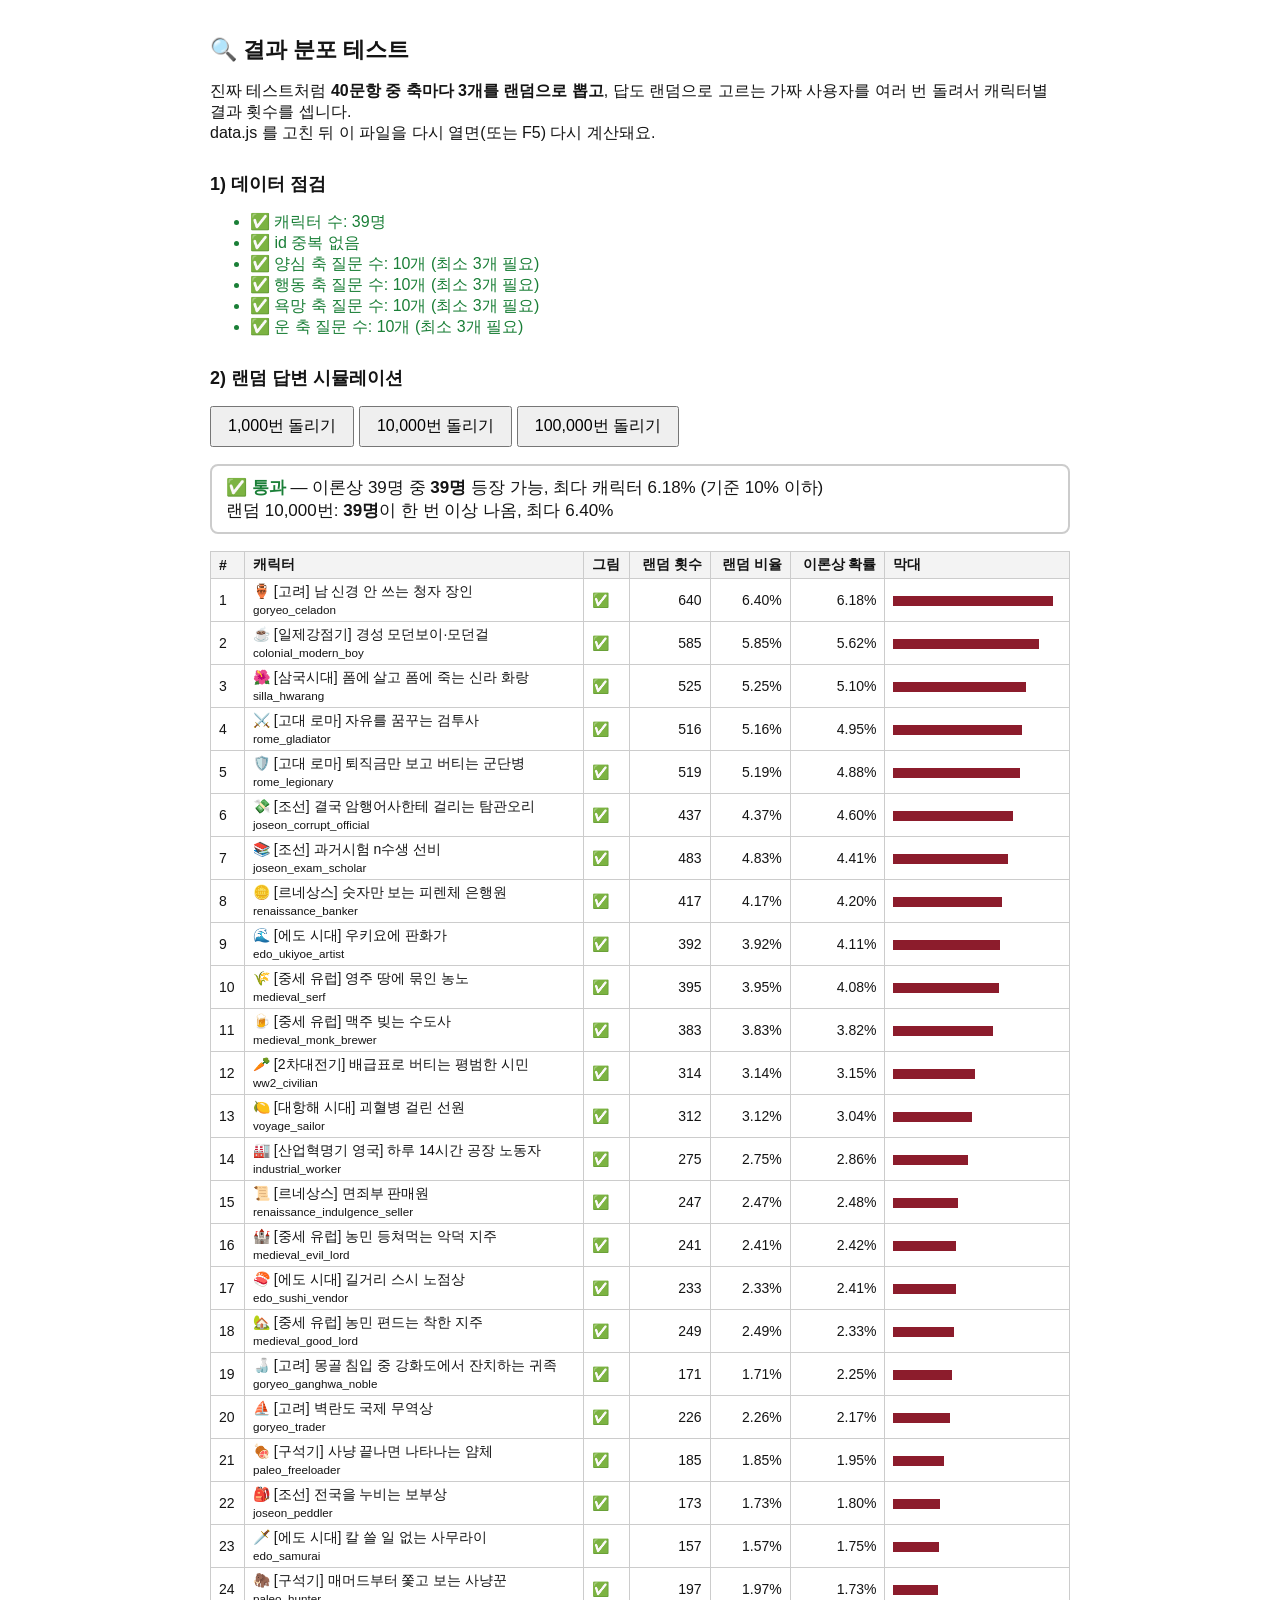
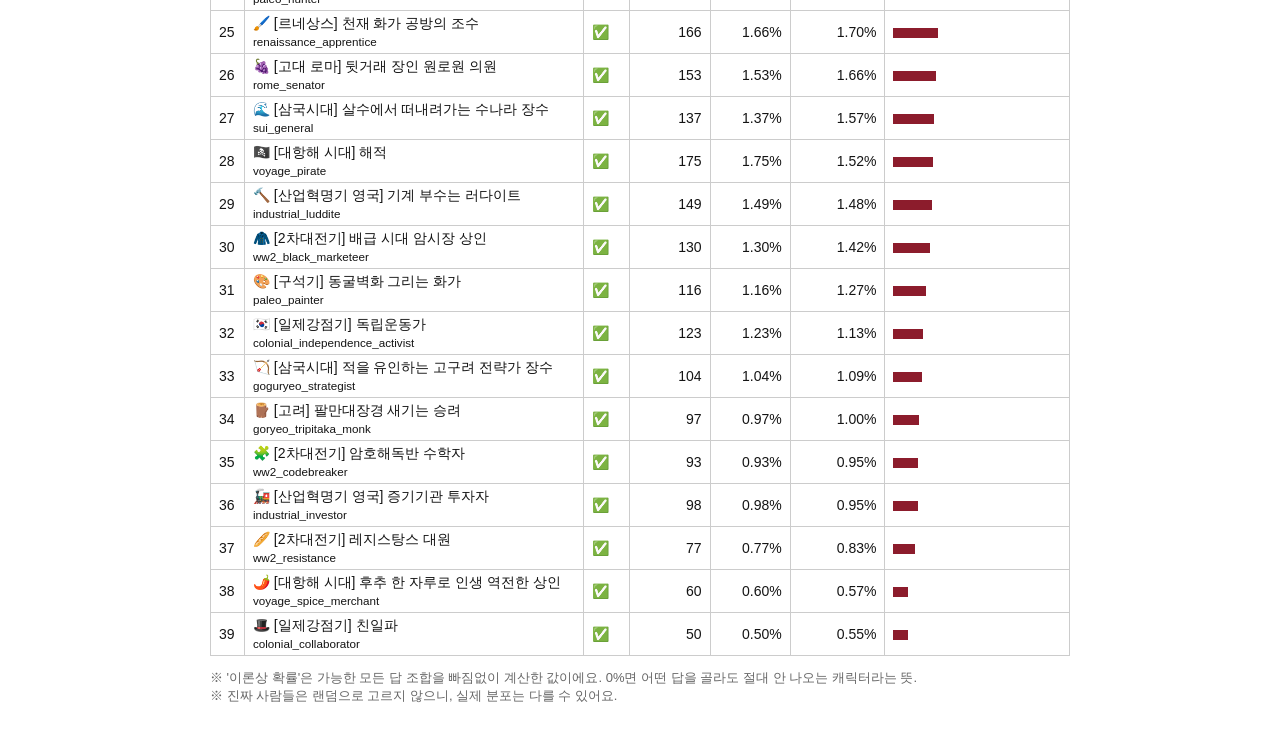
==== test.html @ 273f869b "전생 테스트 사이트 첫 업로드" ====
<!DOCTYPE html>
<html lang="ko">
<head>
<meta charset="UTF-8">
<meta name="viewport" content="width=device-width, initial-scale=1.0">
<title>결과 분포 테스트</title>
<style>
  body { font-family: "Malgun Gothic", sans-serif; max-width: 860px; margin: 0 auto; padding: 20px 16px; background: #fff; color: #141414; word-break: keep-all; }
  h1 { font-size: 22px; }
  h2 { font-size: 18px; margin-top: 28px; }
  table { border-collapse: collapse; width: 100%; font-size: 14px; }
  th, td { border: 1px solid #ccc; padding: 4px 8px; text-align: left; }
  th { background: #f3f3f3; }
  .bar { display: inline-block; height: 10px; background: #8c1c2c; vertical-align: middle; }
  .zero { background: #ffe1e1; }
  .over { background: #fff3c4; }
  .ok { color: #1a7f37; } .bad { color: #c62828; font-weight: bold; }
  button { font-size: 16px; padding: 8px 16px; cursor: pointer; }
  .num { text-align: right; white-space: nowrap; }
  .verdict { font-size: 17px; padding: 10px 14px; border: 2px solid #ccc; border-radius: 8px; }
</style>
</head>
<body>
<h1>🔍 결과 분포 테스트</h1>
<p>진짜 테스트처럼 <b>40문항 중 축마다 3개를 랜덤으로 뽑고</b>, 답도 랜덤으로 고르는 가짜 사용자를 여러 번 돌려서 캐릭터별 결과 횟수를 셉니다.<br>
data.js 를 고친 뒤 이 파일을 다시 열면(또는 F5) 다시 계산돼요.</p>

<h2>1) 데이터 점검</h2>
<ul id="checks"></ul>

<h2>2) 랜덤 답변 시뮬레이션</h2>
<p>
  <button onclick="runSim(1000)">1,000번 돌리기</button>
  <button onclick="runSim(10000)">10,000번 돌리기</button>
  <button onclick="runSim(100000)">100,000번 돌리기</button>
</p>
<p class="verdict" id="verdict"></p>
<table>
  <thead><tr><th>#</th><th>캐릭터</th><th>그림</th><th class="num">랜덤 횟수</th><th class="num">랜덤 비율</th><th class="num">이론상 확률</th><th>막대</th></tr></thead>
  <tbody id="rows"></tbody>
</table>
<p style="font-size:13px;color:#666">※ '이론상 확률'은 가능한 모든 답 조합을 빠짐없이 계산한 값이에요. 0%면 어떤 답을 골라도 절대 안 나오는 캐릭터라는 뜻.<br>
※ 진짜 사람들은 랜덤으로 고르지 않으니, 실제 분포는 다를 수 있어요.</p>

<script src="data.js"></script>
<script src="script.js"></script>
<script>
// computeAxes, findCharacter, buildQuiz, AXIS_KEYS 는 script.js 에 있는 것을 그대로 씀
const LIMIT = 0.10;   // 한 캐릭터가 이 비율(10%)을 넘으면 '쏠림'

// ---------- 1) 데이터 점검 ----------
const checks = [];
const ids = CHARACTERS.map(c => c.id);
checks.push([CHARACTERS.length === 39, `캐릭터 수: ${CHARACTERS.length}명`]);
const dup = ids.filter((id, i) => ids.indexOf(id) !== i);
checks.push([dup.length === 0, dup.length ? `겹치는 id: ${dup.join(", ")}` : "id 중복 없음"]);
AXIS_KEYS.forEach(k => {
  const n = QUESTIONS.filter(q => q.axis === k).length;
  checks.push([n >= PER_AXIS, `${AXES[k].name} 축 질문 수: ${n}개 (최소 ${PER_AXIS}개 필요)`]);
});
QUESTIONS.forEach((q, i) => {
  if (!AXIS_KEYS.includes(q.axis)) checks.push([false, `${i + 1}번째 질문의 axis 가 잘못됨: ${q.axis}`]);
  const s = q.options.map(o => o.score).sort((a, b) => a - b).join(",");
  if (s !== "-2,-1,1,2") checks.push([false, `"${q.q}" 점수가 -2,-1,1,2 가 아님 (${s})`]);
});
const vecs = {};
CHARACTERS.forEach(c => {
  ["match", "enemy"].forEach(r => {
    if (!c[r] || !ids.includes(c[r].id)) checks.push([false, `${c.id} 의 ${r} id 가 없음: ${c[r] && c[r].id}`]);
  });
  const v = AXIS_KEYS.map(k => c.scores[k]).join(",");
  if (vecs[v]) checks.push([false, `점수가 완전히 같은 캐릭터: ${vecs[v]} / ${c.id}`]);
  vecs[v] = c.id;
});
document.getElementById("checks").innerHTML = checks
  .map(([ok, msg]) => `<li class="${ok ? "ok" : "bad"}">${ok ? "✅" : "❌"} ${msg}</li>`).join("");

// ---------- 이론상 확률 (모든 조합 정확 계산) ----------
// 어떤 질문이 뽑혀도 선택지 점수는 -2,-1,+1,+2 한 세트라서,
// 축마다 '3문제 점수 합'의 분포(64가지 조합)만 알면 정확히 계산할 수 있어요.
function sumDist() {
  const d = {};
  const opts = [-2, -1, 1, 2];
  (function rec(j, s) {
    if (j === PER_AXIS) { d[s] = (d[s] || 0) + 1; return; }
    opts.forEach(o => rec(j + 1, s + o));
  })(0, 0);
  return d;
}
const dist = sumDist();
const exact = {};
let totalWeight = 0;
(function rec(j, sums, w) {
  if (j === AXIS_KEYS.length) {
    // computeAxes 에 그대로 넣을 수 있게 '가짜 답' 목록으로 만들기 (합만 같으면 결과 같음)
    const picks = [];
    AXIS_KEYS.forEach((k, i) => {
      for (let n = 0; n < PER_AXIS; n++) picks.push({ axis: k, score: n === 0 ? sums[i] : 0 });
    });
    const c = findCharacter(computeAxes(picks));
    exact[c.id] = (exact[c.id] || 0) + w;
    totalWeight += w;
    return;
  }
  for (const s in dist) rec(j + 1, [...sums, Number(s)], w * dist[s]);
})(0, [], 1);

// ---------- 그림 있는지 확인 ----------
const hasImage = {};
CHARACTERS.forEach(c => {
  const img = new Image();
  img.onload = () => { hasImage[c.id] = true; render(); };
  img.onerror = () => { hasImage[c.id] = false; render(); };
  img.src = "images/" + c.id + ".png";
});

// ---------- 2) 랜덤 시뮬레이션 (진짜 테스트와 똑같이 문제 뽑기) ----------
let lastCounts = {}, lastN = 0;
function runSim(n) {
  const counts = {};
  for (let t = 0; t < n; t++) {
    const quiz = buildQuiz();
    const picks = quiz.map(q => {
      const opt = q.options[Math.floor(Math.random() * q.options.length)];
      return { axis: q.axis, score: opt.score };
    });
    const c = findCharacter(computeAxes(picks));
    counts[c.id] = (counts[c.id] || 0) + 1;
  }
  lastCounts = counts; lastN = n;
  render();
}

function render() {
  const n = lastN, counts = lastCounts;
  const rows = CHARACTERS.map(c => ({ c, cnt: counts[c.id] || 0, p: (exact[c.id] || 0) / totalWeight }))
    .sort((a, b) => b.p - a.p);
  const maxP = Math.max(...rows.map(r => r.p));
  document.getElementById("rows").innerHTML = rows.map((r, i) => `
    <tr class="${r.p === 0 ? "zero" : r.p > LIMIT ? "over" : ""}">
      <td>${i + 1}</td>
      <td>${r.c.emoji} [${r.c.era}] ${r.c.name}<br><small>${r.c.id}</small></td>
      <td>${hasImage[r.c.id] === undefined ? "…" : hasImage[r.c.id] ? "✅" : "없음"}</td>
      <td class="num">${n ? r.cnt.toLocaleString() : "-"}</td>
      <td class="num">${n ? ((r.cnt / n) * 100).toFixed(2) + "%" : "-"}</td>
      <td class="num">${(r.p * 100).toFixed(2)}%</td>
      <td><span class="bar" style="width:${(r.p / maxP) * 160}px"></span></td>
    </tr>`).join("");

  const appeared = rows.filter(r => r.cnt > 0).length;
  const never = rows.filter(r => r.p === 0);
  const over = rows.filter(r => r.p > LIMIT);
  const simMax = rows.reduce((m, r) => Math.max(m, r.cnt / (n || 1)), 0);
  const allOk = never.length === 0 && over.length === 0;
  document.getElementById("verdict").innerHTML =
    `<b class="${allOk ? "ok" : "bad"}">${allOk ? "✅ 통과" : "❌ 기준 미달"}</b> — ` +
    `이론상 39명 중 <b>${39 - never.length}명</b> 등장 가능` +
    (never.length ? ` (절대 안 나옴: ${never.map(r => r.c.name).join(", ")})` : "") +
    `, 최다 캐릭터 ${(maxP * 100).toFixed(2)}% (기준 ${LIMIT * 100}% 이하)` +
    (over.length ? ` — 쏠림: ${over.map(r => r.c.name).join(", ")}` : "") +
    `<br>랜덤 ${n.toLocaleString()}번: <b>${appeared}명</b>이 한 번 이상 나옴, 최다 ${(simMax * 100).toFixed(2)}%`;
}

runSim(10000);
</script>
</body>
</html>
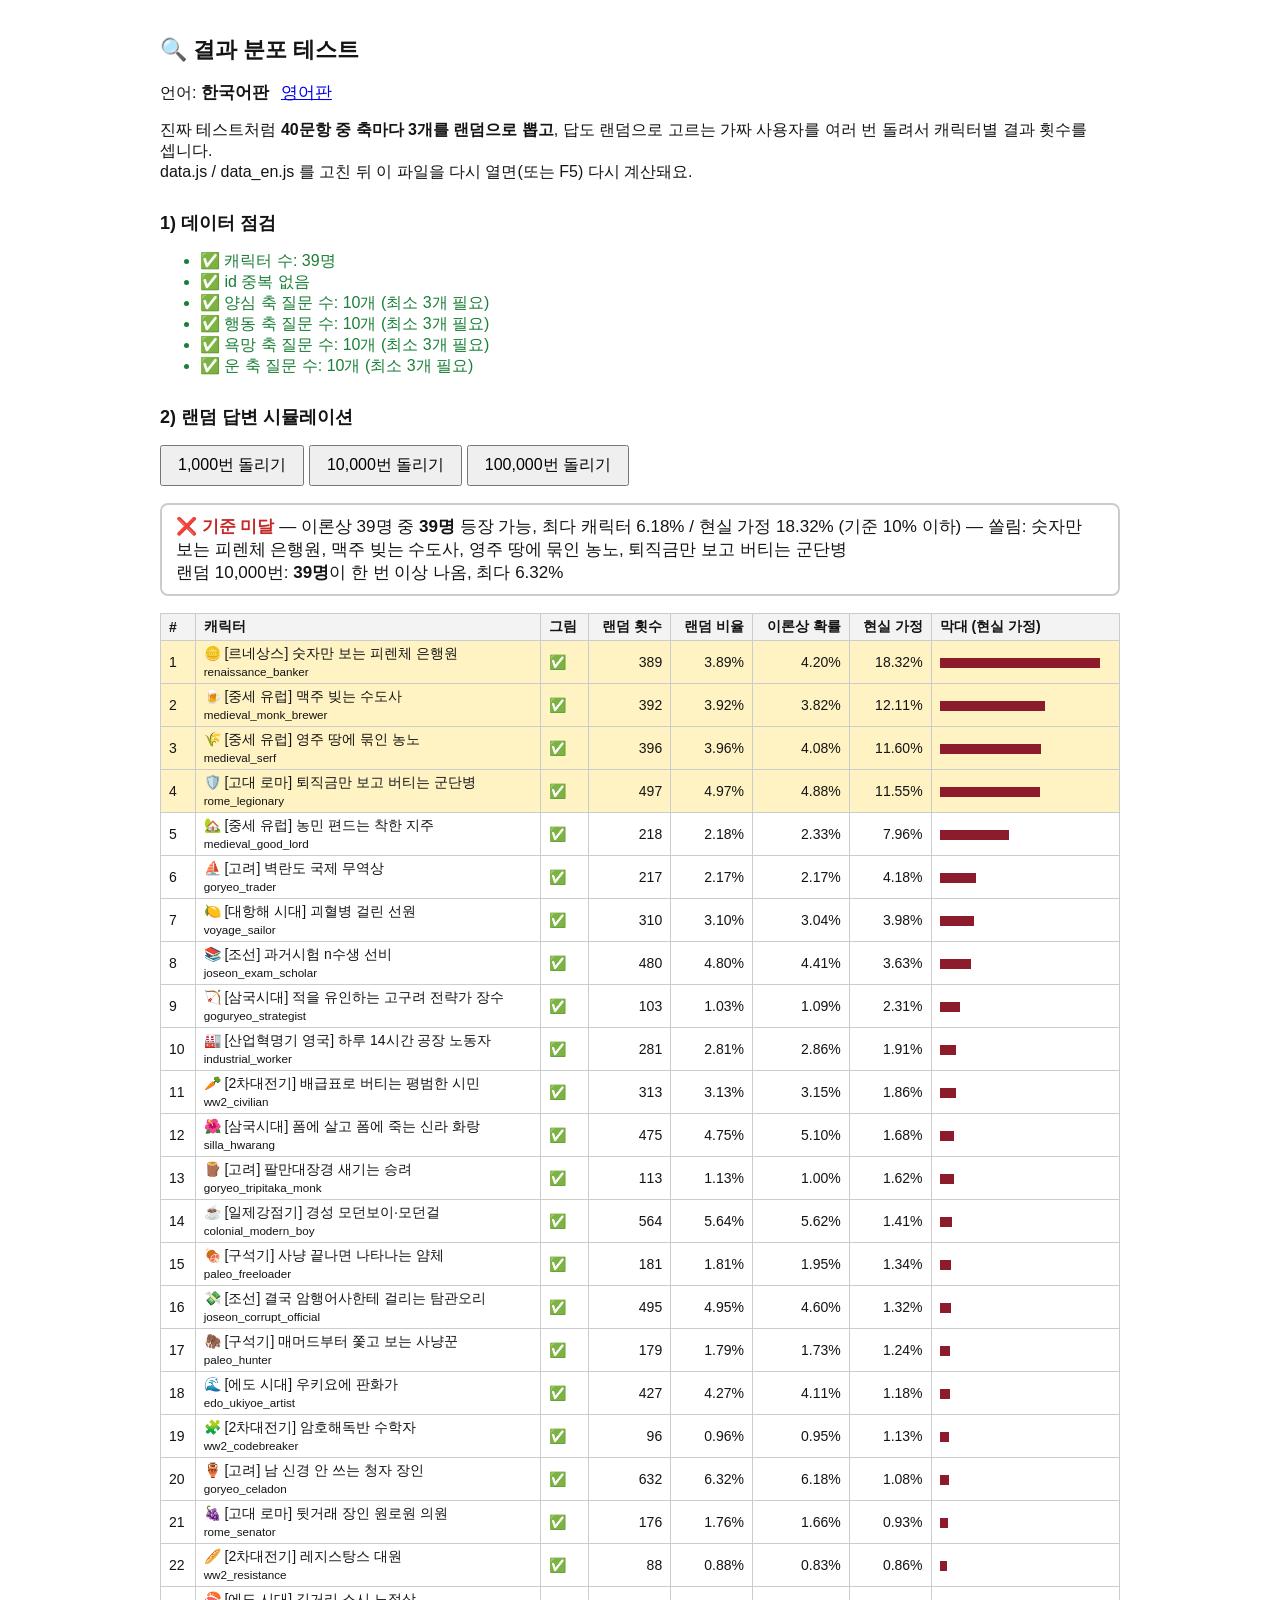
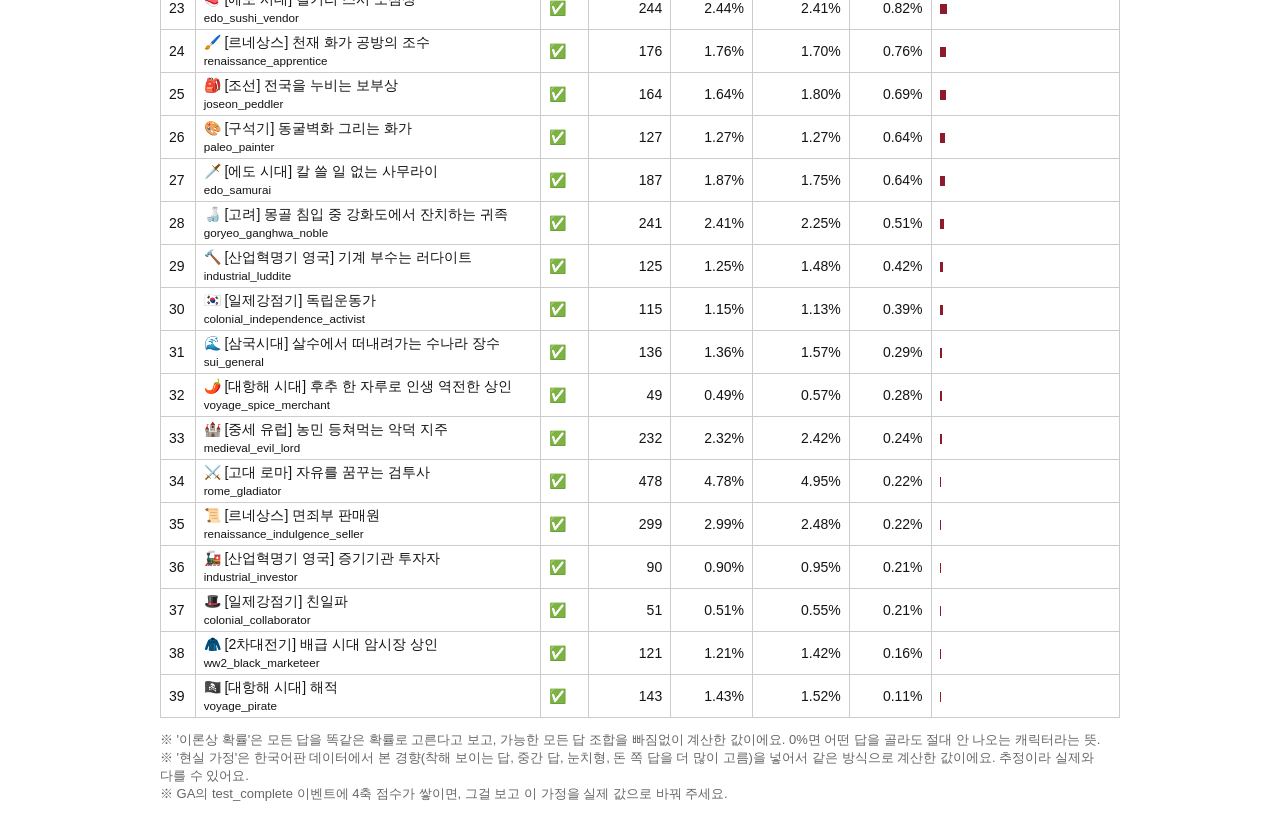
==== commit 241c2bca: "영어판 추가 (/en/ 주소), 한국어/English 전환 버튼 - 영어판: en/index.html, data_en.js (영어권 질문 40개, 영어판 캐릭터 40명), imag" ====
--- a/test.html
+++ b/test.html
@@ -5,7 +5,7 @@
 <meta name="viewport" content="width=device-width, initial-scale=1.0">
 <title>결과 분포 테스트</title>
 <style>
-  body { font-family: "Malgun Gothic", sans-serif; max-width: 860px; margin: 0 auto; padding: 20px 16px; background: #fff; color: #141414; word-break: keep-all; }
+  body { font-family: "Malgun Gothic", sans-serif; max-width: 960px; margin: 0 auto; padding: 20px 16px; background: #fff; color: #141414; word-break: keep-all; }
   h1 { font-size: 22px; }
   h2 { font-size: 18px; margin-top: 28px; }
   table { border-collapse: collapse; width: 100%; font-size: 14px; }
@@ -18,12 +18,15 @@
   button { font-size: 16px; padding: 8px 16px; cursor: pointer; }
   .num { text-align: right; white-space: nowrap; }
   .verdict { font-size: 17px; padding: 10px 14px; border: 2px solid #ccc; border-radius: 8px; }
+  .langs a { margin-right: 12px; font-size: 17px; }
+  .langs a.on { font-weight: bold; color: #141414; text-decoration: none; }
 </style>
 </head>
 <body>
 <h1>🔍 결과 분포 테스트</h1>
+<p class="langs">언어: <a href="?lang=ko" id="lk">한국어판</a><a href="?lang=en" id="le">영어판</a></p>
 <p>진짜 테스트처럼 <b>40문항 중 축마다 3개를 랜덤으로 뽑고</b>, 답도 랜덤으로 고르는 가짜 사용자를 여러 번 돌려서 캐릭터별 결과 횟수를 셉니다.<br>
-data.js 를 고친 뒤 이 파일을 다시 열면(또는 F5) 다시 계산돼요.</p>
+data.js / data_en.js 를 고친 뒤 이 파일을 다시 열면(또는 F5) 다시 계산돼요.</p>
 
 <h2>1) 데이터 점검</h2>
 <ul id="checks"></ul>
@@ -36,35 +39,50 @@
 </p>
 <p class="verdict" id="verdict"></p>
 <table>
-  <thead><tr><th>#</th><th>캐릭터</th><th>그림</th><th class="num">랜덤 횟수</th><th class="num">랜덤 비율</th><th class="num">이론상 확률</th><th>막대</th></tr></thead>
+  <thead><tr><th>#</th><th>캐릭터</th><th>그림</th><th class="num">랜덤 횟수</th><th class="num">랜덤 비율</th><th class="num">이론상 확률</th><th class="num">현실 가정</th><th>막대 (현실 가정)</th></tr></thead>
   <tbody id="rows"></tbody>
 </table>
-<p style="font-size:13px;color:#666">※ '이론상 확률'은 가능한 모든 답 조합을 빠짐없이 계산한 값이에요. 0%면 어떤 답을 골라도 절대 안 나오는 캐릭터라는 뜻.<br>
-※ 진짜 사람들은 랜덤으로 고르지 않으니, 실제 분포는 다를 수 있어요.</p>
+<p style="font-size:13px;color:#666">※ '이론상 확률'은 모든 답을 똑같은 확률로 고른다고 보고, 가능한 모든 답 조합을 빠짐없이 계산한 값이에요. 0%면 어떤 답을 골라도 절대 안 나오는 캐릭터라는 뜻.<br>
+※ '현실 가정'은 한국어판 데이터에서 본 경향(착해 보이는 답, 중간 답, 눈치형, 돈 쪽 답을 더 많이 고름)을 넣어서 같은 방식으로 계산한 값이에요. 추정이라 실제와 다를 수 있어요.<br>
+※ GA의 test_complete 이벤트에 4축 점수가 쌓이면, 그걸 보고 이 가정을 실제 값으로 바꿔 주세요.</p>
 
 <script src="data.js"></script>
+<script src="data_en.js"></script>
 <script src="script.js"></script>
 <script>
 // computeAxes, findCharacter, buildQuiz, AXIS_KEYS 는 script.js 에 있는 것을 그대로 씀
-const LIMIT = 0.10;   // 한 캐릭터가 이 비율(10%)을 넘으면 '쏠림'
+const LANG = new URLSearchParams(location.search).get("lang") === "en" ? "en" : "ko";
+PastLife.setLang(LANG);
+const { CHARACTERS: CH, QUESTIONS: QS, AXES: AX, imageDir } = PastLife.data();
+document.getElementById(LANG === "en" ? "le" : "lk").classList.add("on");
+const LIMIT = LANG === "en" ? 0.08 : 0.10;   // 한 캐릭터가 이 비율을 넘으면 '쏠림'
+
+// '현실 가정' 답 고르는 확률 [-2, -1, +1, +2 순서]
+const REALISTIC = {
+  conscience: [0.05, 0.15, 0.45, 0.35],  // 착해 보이는 답을 많이 고름
+  action:     [0.30, 0.35, 0.25, 0.10],  // 눈치형 쪽
+  desire:     [0.10, 0.25, 0.40, 0.25],  // 돈 쪽
+  luck:       [0.15, 0.30, 0.40, 0.15]   // 중간 답
+};
+const UNIFORM = { conscience: [.25, .25, .25, .25], action: [.25, .25, .25, .25], desire: [.25, .25, .25, .25], luck: [.25, .25, .25, .25] };
 
 // ---------- 1) 데이터 점검 ----------
 const checks = [];
-const ids = CHARACTERS.map(c => c.id);
-checks.push([CHARACTERS.length === 39, `캐릭터 수: ${CHARACTERS.length}명`]);
+const ids = CH.map(c => c.id);
+checks.push([true, `캐릭터 수: ${CH.length}명`]);
 const dup = ids.filter((id, i) => ids.indexOf(id) !== i);
 checks.push([dup.length === 0, dup.length ? `겹치는 id: ${dup.join(", ")}` : "id 중복 없음"]);
 AXIS_KEYS.forEach(k => {
-  const n = QUESTIONS.filter(q => q.axis === k).length;
-  checks.push([n >= PER_AXIS, `${AXES[k].name} 축 질문 수: ${n}개 (최소 ${PER_AXIS}개 필요)`]);
+  const n = QS.filter(q => q.axis === k).length;
+  checks.push([n >= PER_AXIS, `${AX[k].name} 축 질문 수: ${n}개 (최소 ${PER_AXIS}개 필요)`]);
 });
-QUESTIONS.forEach((q, i) => {
+QS.forEach((q, i) => {
   if (!AXIS_KEYS.includes(q.axis)) checks.push([false, `${i + 1}번째 질문의 axis 가 잘못됨: ${q.axis}`]);
   const s = q.options.map(o => o.score).sort((a, b) => a - b).join(",");
   if (s !== "-2,-1,1,2") checks.push([false, `"${q.q}" 점수가 -2,-1,1,2 가 아님 (${s})`]);
 });
 const vecs = {};
-CHARACTERS.forEach(c => {
+CH.forEach(c => {
   ["match", "enemy"].forEach(r => {
     if (!c[r] || !ids.includes(c[r].id)) checks.push([false, `${c.id} 의 ${r} id 가 없음: ${c[r] && c[r].id}`]);
   });
@@ -78,40 +96,43 @@
 // ---------- 이론상 확률 (모든 조합 정확 계산) ----------
 // 어떤 질문이 뽑혀도 선택지 점수는 -2,-1,+1,+2 한 세트라서,
 // 축마다 '3문제 점수 합'의 분포(64가지 조합)만 알면 정확히 계산할 수 있어요.
-function sumDist() {
+const OPTS = [-2, -1, 1, 2];
+function sumDist(p) {
   const d = {};
-  const opts = [-2, -1, 1, 2];
-  (function rec(j, s) {
-    if (j === PER_AXIS) { d[s] = (d[s] || 0) + 1; return; }
-    opts.forEach(o => rec(j + 1, s + o));
-  })(0, 0);
+  (function rec(j, s, w) {
+    if (j === PER_AXIS) { d[s] = (d[s] || 0) + w; return; }
+    OPTS.forEach((o, i) => rec(j + 1, s + o, w * p[i]));
+  })(0, 0, 1);
   return d;
 }
-const dist = sumDist();
-const exact = {};
-let totalWeight = 0;
-(function rec(j, sums, w) {
-  if (j === AXIS_KEYS.length) {
-    // computeAxes 에 그대로 넣을 수 있게 '가짜 답' 목록으로 만들기 (합만 같으면 결과 같음)
-    const picks = [];
-    AXIS_KEYS.forEach((k, i) => {
-      for (let n = 0; n < PER_AXIS; n++) picks.push({ axis: k, score: n === 0 ? sums[i] : 0 });
-    });
-    const c = findCharacter(computeAxes(picks));
-    exact[c.id] = (exact[c.id] || 0) + w;
-    totalWeight += w;
-    return;
-  }
-  for (const s in dist) rec(j + 1, [...sums, Number(s)], w * dist[s]);
-})(0, [], 1);
+function exactShares(probs) {
+  const dists = AXIS_KEYS.map(k => sumDist(probs[k]));
+  const out = {};
+  (function rec(j, sums, w) {
+    if (j === AXIS_KEYS.length) {
+      // computeAxes 에 그대로 넣을 수 있게 '가짜 답' 목록으로 만들기 (합만 같으면 결과 같음)
+      const picks = [];
+      AXIS_KEYS.forEach((k, i) => {
+        for (let n = 0; n < PER_AXIS; n++) picks.push({ axis: k, score: n === 0 ? sums[i] : 0 });
+      });
+      const c = findCharacter(computeAxes(picks));
+      out[c.id] = (out[c.id] || 0) + w;
+      return;
+    }
+    for (const s in dists[j]) rec(j + 1, [...sums, Number(s)], w * dists[j][s]);
+  })(0, [], 1);
+  return out;
+}
+const exact = exactShares(UNIFORM);
+const real = exactShares(REALISTIC);
 
 // ---------- 그림 있는지 확인 ----------
 const hasImage = {};
-CHARACTERS.forEach(c => {
+CH.forEach(c => {
   const img = new Image();
   img.onload = () => { hasImage[c.id] = true; render(); };
   img.onerror = () => { hasImage[c.id] = false; render(); };
-  img.src = "images/" + c.id + ".png";
+  img.src = imageDir + c.id + ".png";
 });
 
 // ---------- 2) 랜덤 시뮬레이션 (진짜 테스트와 똑같이 문제 뽑기) ----------
@@ -133,30 +154,32 @@
 
 function render() {
   const n = lastN, counts = lastCounts;
-  const rows = CHARACTERS.map(c => ({ c, cnt: counts[c.id] || 0, p: (exact[c.id] || 0) / totalWeight }))
-    .sort((a, b) => b.p - a.p);
-  const maxP = Math.max(...rows.map(r => r.p));
+  const rows = CH.map(c => ({ c, cnt: counts[c.id] || 0, p: exact[c.id] || 0, r: real[c.id] || 0 }))
+    .sort((a, b) => b.r - a.r);
+  const maxR = Math.max(...rows.map(r => r.r));
   document.getElementById("rows").innerHTML = rows.map((r, i) => `
-    <tr class="${r.p === 0 ? "zero" : r.p > LIMIT ? "over" : ""}">
+    <tr class="${r.p === 0 ? "zero" : (r.p > LIMIT || r.r > LIMIT) ? "over" : ""}">
       <td>${i + 1}</td>
       <td>${r.c.emoji} [${r.c.era}] ${r.c.name}<br><small>${r.c.id}</small></td>
       <td>${hasImage[r.c.id] === undefined ? "…" : hasImage[r.c.id] ? "✅" : "없음"}</td>
       <td class="num">${n ? r.cnt.toLocaleString() : "-"}</td>
       <td class="num">${n ? ((r.cnt / n) * 100).toFixed(2) + "%" : "-"}</td>
       <td class="num">${(r.p * 100).toFixed(2)}%</td>
-      <td><span class="bar" style="width:${(r.p / maxP) * 160}px"></span></td>
+      <td class="num">${(r.r * 100).toFixed(2)}%</td>
+      <td><span class="bar" style="width:${(r.r / maxR) * 160}px"></span></td>
     </tr>`).join("");
 
   const appeared = rows.filter(r => r.cnt > 0).length;
   const never = rows.filter(r => r.p === 0);
-  const over = rows.filter(r => r.p > LIMIT);
+  const over = rows.filter(r => r.p > LIMIT || r.r > LIMIT);
+  const maxP = Math.max(...rows.map(r => r.p));
   const simMax = rows.reduce((m, r) => Math.max(m, r.cnt / (n || 1)), 0);
   const allOk = never.length === 0 && over.length === 0;
   document.getElementById("verdict").innerHTML =
     `<b class="${allOk ? "ok" : "bad"}">${allOk ? "✅ 통과" : "❌ 기준 미달"}</b> — ` +
-    `이론상 39명 중 <b>${39 - never.length}명</b> 등장 가능` +
+    `이론상 ${CH.length}명 중 <b>${CH.length - never.length}명</b> 등장 가능` +
     (never.length ? ` (절대 안 나옴: ${never.map(r => r.c.name).join(", ")})` : "") +
-    `, 최다 캐릭터 ${(maxP * 100).toFixed(2)}% (기준 ${LIMIT * 100}% 이하)` +
+    `, 최다 캐릭터 ${(maxP * 100).toFixed(2)}% / 현실 가정 ${(maxR * 100).toFixed(2)}% (기준 ${LIMIT * 100}% 이하)` +
     (over.length ? ` — 쏠림: ${over.map(r => r.c.name).join(", ")}` : "") +
     `<br>랜덤 ${n.toLocaleString()}번: <b>${appeared}명</b>이 한 번 이상 나옴, 최다 ${(simMax * 100).toFixed(2)}%`;
 }
